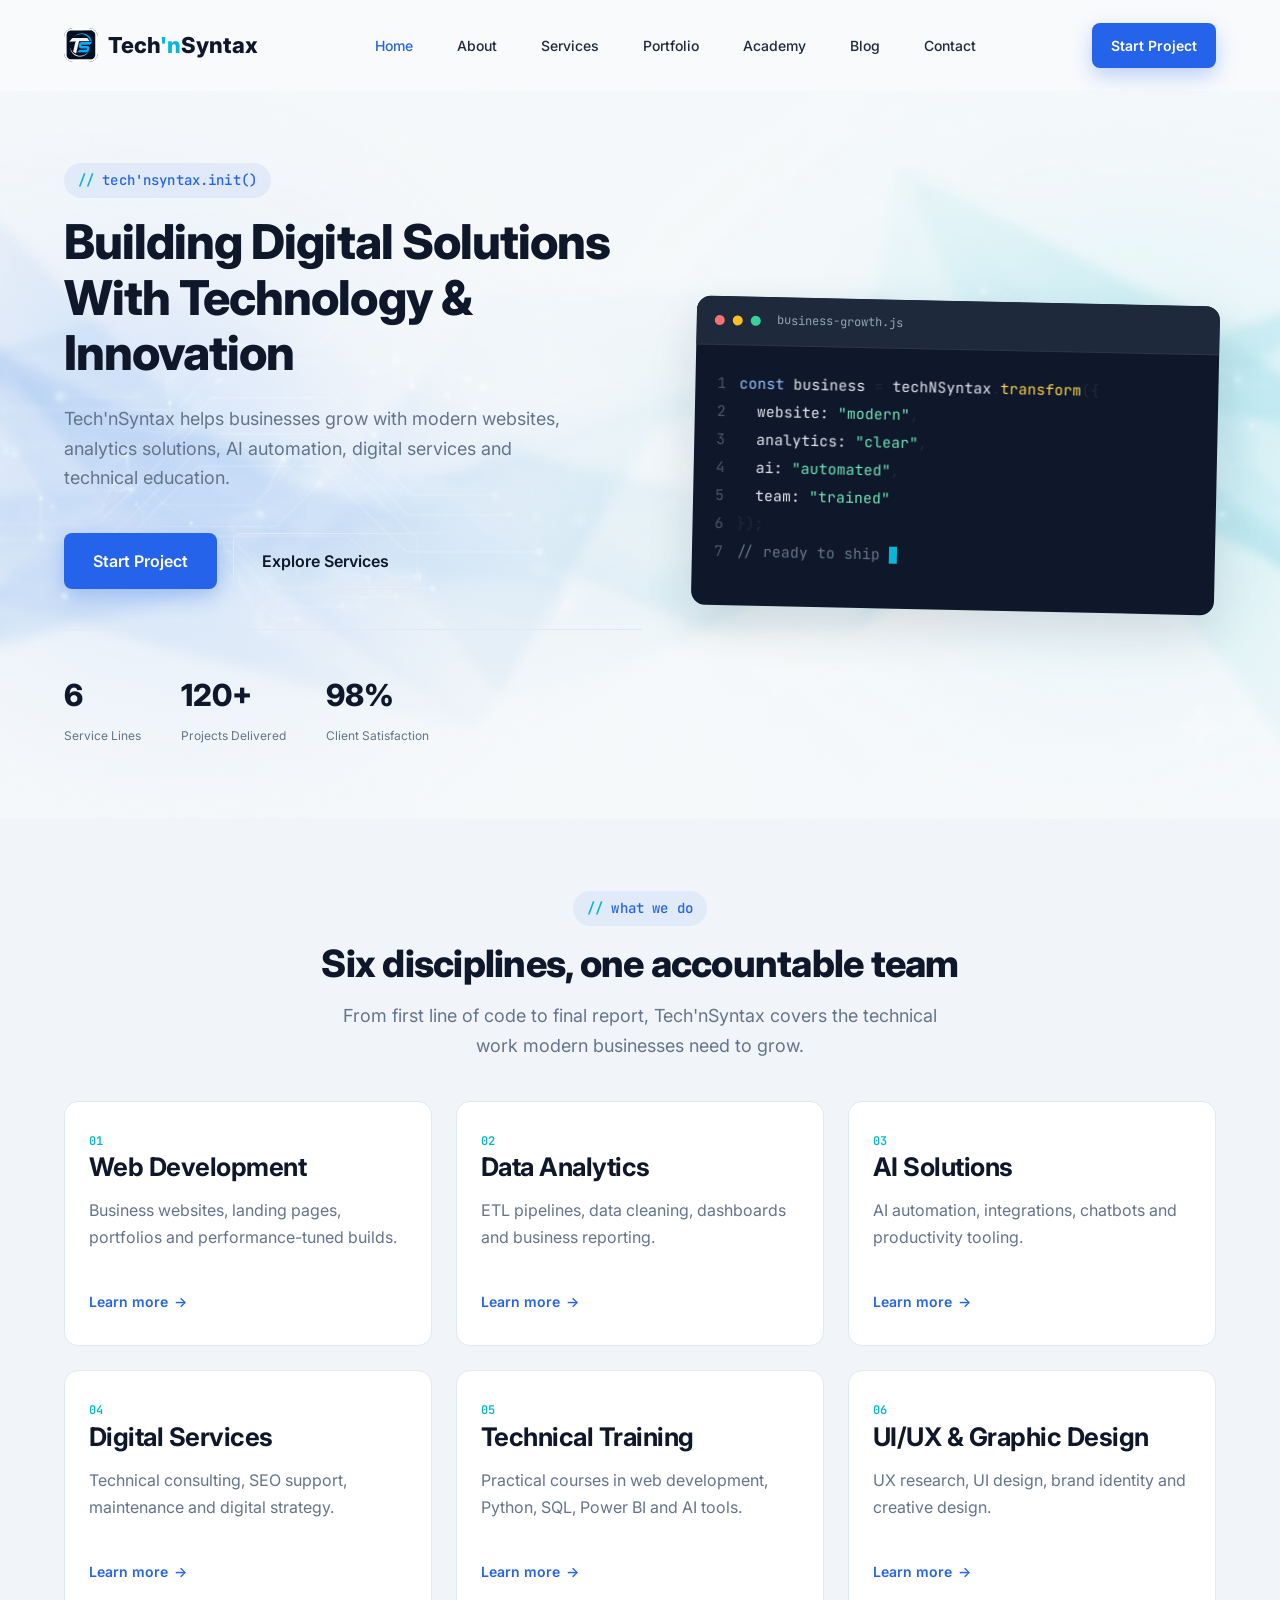
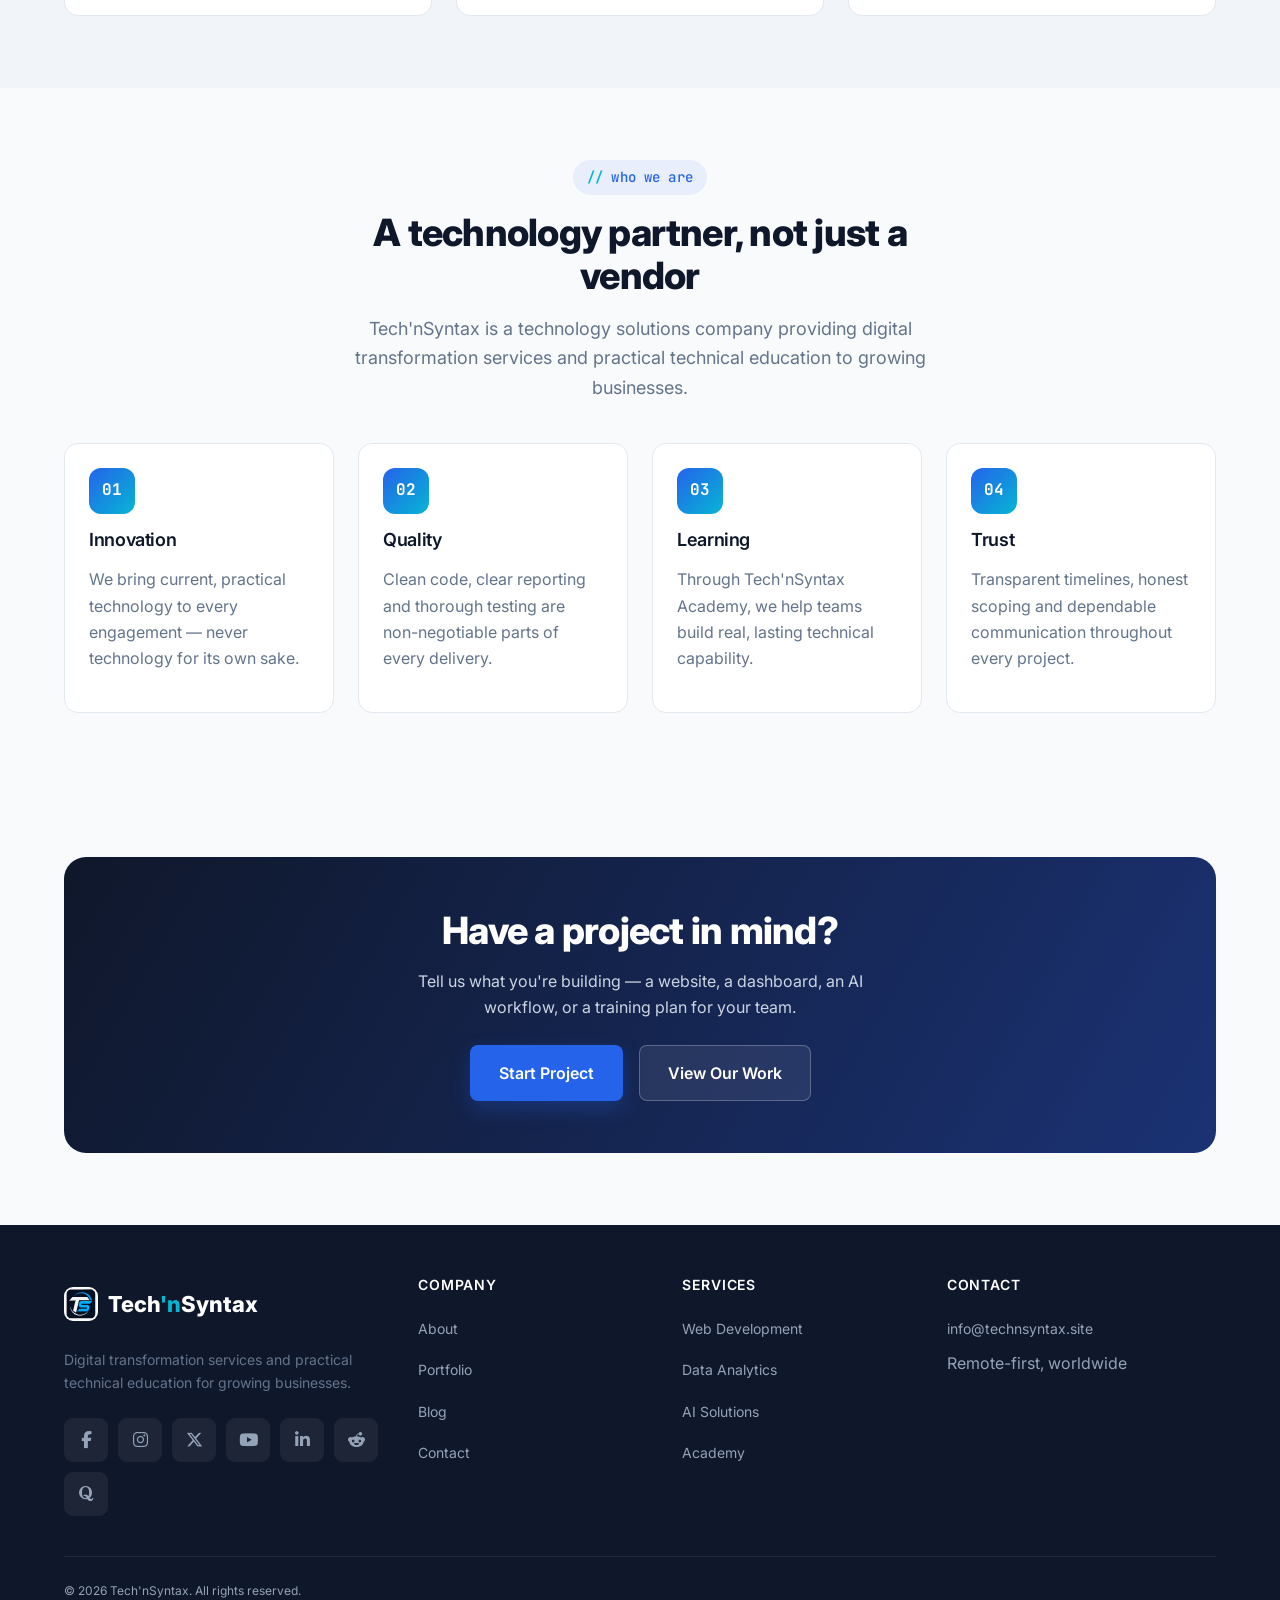
==== index.html @ 22f75ed9 "Add files via upload" ====
<!DOCTYPE html>
<html lang="en">
<head>
  <meta charset="UTF-8">
  <meta name="viewport" content="width=device-width, initial-scale=1.0">
  <title>Tech'nSyntax — Digital Solutions With Technology &amp; Innovation</title>
  <meta name="description" content="Tech'nSyntax helps businesses grow with modern websites, data analytics &amp; ETL, AI automation, digital services and technical education.">
  <meta name="robots" content="index, follow">
  <link rel="canonical" href="https://www.technsyntax.site/">
  <meta name="theme-color" content="#2563EB">

  <!-- Open Graph -->
  <meta property="og:type" content="website">
  <meta property="og:site_name" content="Tech'nSyntax">
  <meta property="og:locale" content="en_US">
  <meta property="og:title" content="Tech'nSyntax — Digital Solutions With Technology &amp; Innovation">
  <meta property="og:description" content="Modern websites, data analytics &amp; ETL, AI automation, digital services and technical education — all from one accountable technology partner.">
  <meta property="og:url" content="https://www.technsyntax.site/">
  <meta property="og:image" content="https://www.technsyntax.site/images/og/og-image.webp">
  <meta property="og:image:width" content="1200">
  <meta property="og:image:height" content="630">
  <meta property="og:image:alt" content="Tech'nSyntax — technology solutions and technical education">

  <!-- Twitter Card -->
  <meta name="twitter:card" content="summary_large_image">
  <meta name="twitter:title" content="Tech'nSyntax — Digital Solutions With Technology &amp; Innovation">
  <meta name="twitter:description" content="Modern websites, data analytics &amp; ETL, AI automation, digital services and technical education.">
  <meta name="twitter:image" content="https://www.technsyntax.site/images/og/og-image.webp">
  <meta name="twitter:image:alt" content="Tech'nSyntax — technology solutions and technical education">

  <link rel="icon" type="image/svg+xml" href="icons/favicon.svg">
  <link rel="preconnect" href="https://fonts.googleapis.com">
  <link rel="preconnect" href="https://fonts.gstatic.com" crossorigin>
  <link href="https://fonts.googleapis.com/css2?family=Inter:wght@300;400;500;600;700;800&family=JetBrains+Mono:wght@500;600;700&display=swap" rel="stylesheet">
  <link rel="stylesheet" href="css/main.css">
  <link rel="stylesheet" href="css/responsive.css">
  <link rel="stylesheet" href="css/animations.css">
  <link rel="stylesheet" href="https://cdnjs.cloudflare.com/ajax/libs/font-awesome/6.5.1/css/all.min.css" crossorigin="anonymous" referrerpolicy="no-referrer">

  <!-- Structured data: Organization + WebSite -->
  <script type="application/ld+json">
  {
    "@context": "https://schema.org",
    "@graph": [
      {
        "@type": "Organization",
        "@id": "https://www.technsyntax.site/#organization",
        "name": "Tech'nSyntax",
        "url": "https://www.technsyntax.site/",
        "logo": "https://www.technsyntax.site/icons/favicon.svg",
        "description": "Tech'nSyntax is a technology solutions company providing digital transformation services and practical technical education.",
        "email": "info@technsyntax.site",
        "sameAs": [
          "https://www.facebook.com/TheTechnSyntax",
          "https://www.instagram.com/TheTechnSyntax",
          "https://www.x.com/TheTechnSyntax",
          "https://www.youtube.com/@TheTechnSyntax",
          "https://www.linkedin.com/company/TechnSyntax",
          "https://www.reddit.com/r/TheTechnSyntax",
          "https://TheTechnSyntax.quora.com"
        ]
      },
      {
        "@type": "WebSite",
        "@id": "https://www.technsyntax.site/#website",
        "url": "https://www.technsyntax.site/",
        "name": "Tech'nSyntax",
        "alternateName": "TechnSyntax",
        "publisher": { "@id": "https://www.technsyntax.site/#organization" },
        "inLanguage": "en-US"
      }
    ]
  }
  </script>
</head>
<body>
  <a class="skip-link" href="#main">Skip to content</a>

  <!-- ===== Header ===== -->
  <header class="header">
    <nav class="nav container" aria-label="Primary navigation">
      <a href="index.html" class="logo">
        <img src="icons/favicon.svg" alt="" class="logo-mark" width="34" height="34">
        <span class="logo-text">Tech<span class="logo-dot">'n</span>Syntax</span>
      </a>

      <button class="hamburger" aria-label="Toggle menu" aria-expanded="false">
        <span></span><span></span><span></span>
      </button>

      <ul class="nav-links">
        <li><a href="index.html" class="is-active">Home</a></li>
        <li><a href="about.html">About</a></li>
        <li><a href="services.html">Services</a></li>
        <li><a href="portfolio.html">Portfolio</a></li>
        <li><a href="academy.html">Academy</a></li>
        <li><a href="blog.html">Blog</a></li>
        <li><a href="contact.html">Contact</a></li>
        <li class="nav-cta-mobile"><a href="contact.html" class="btn btn--primary btn--full">Start Project</a></li>
      </ul>

      <div class="nav-cta">
        <a href="contact.html" class="btn btn--primary btn--sm">Start Project</a>
      </div>
    </nav>
    <div class="nav-overlay"></div>
  </header>

  <main id="main">

    <!-- ===== Hero ===== -->
    <section class="hero">
      <div class="container">
        <div class="hero-copy">
          <span class="eyebrow">tech'nsyntax.init()</span>
          <h1>Building Digital Solutions With Technology &amp; Innovation</h1>
          <p class="lead">Tech'nSyntax helps businesses grow with modern websites, analytics solutions, AI automation, digital services and technical education.</p>
          <div class="hero-actions">
            <a href="contact.html" class="btn btn--primary">Start Project</a>
            <a href="services.html" class="btn btn--secondary">Explore Services</a>
          </div>
          <div class="hero-stats">
            <div class="hero-stat">
              <span class="num">6</span>
              <span class="label">Service Lines</span>
            </div>
            <div class="hero-stat">
              <span class="num">120+</span>
              <span class="label">Projects Delivered</span>
            </div>
            <div class="hero-stat">
              <span class="num">98%</span>
              <span class="label">Client Satisfaction</span>
            </div>
          </div>
        </div>

        <div class="hero-visual" style="position:relative;">
          <div class="code-panel js-code-typing">
            <div class="code-panel-header">
              <span class="code-dot code-dot--r"></span>
              <span class="code-dot code-dot--y"></span>
              <span class="code-dot code-dot--g"></span>
              <span class="code-panel-title">business-growth.js</span>
            </div>
            <div class="code-panel-body">
<span class="ln">1</span><span class="tok-keyword">const</span> <span class="tok-plain">business</span> = <span class="tok-plain">techNSyntax</span>.<span class="tok-function">transform</span>({<br>
<span class="ln">2</span>&nbsp;&nbsp;<span class="tok-plain">website:</span> <span class="tok-string">"modern"</span>,<br>
<span class="ln">3</span>&nbsp;&nbsp;<span class="tok-plain">analytics:</span> <span class="tok-string">"clear"</span>,<br>
<span class="ln">4</span>&nbsp;&nbsp;<span class="tok-plain">ai:</span> <span class="tok-string">"automated"</span>,<br>
<span class="ln">5</span>&nbsp;&nbsp;<span class="tok-plain">team:</span> <span class="tok-string">"trained"</span><br>
<span class="ln">6</span>});<br>
<span class="ln">7</span><span class="tok-comment">// ready to ship</span> <span class="code-cursor"></span>
            </div>
          </div>
        </div>
      </div>
    </section>

    <!-- ===== Services Overview ===== -->
    <section class="section section--alt" id="services-overview">
      <div class="container">
        <div class="section-head reveal">
          <span class="eyebrow">what we do</span>
          <h2>Six disciplines, one accountable team</h2>
          <p>From first line of code to final report, Tech'nSyntax covers the technical work modern businesses need to grow.</p>
        </div>

        <div class="grid grid--3">
          <article class="card service-card reveal">
            <span class="service-index">01</span>
            <h3>Web Development</h3>
            <p>Business websites, landing pages, portfolios and performance-tuned builds.</p>
            <a href="services.html#web-development" class="service-link">Learn more <span class="arrow">→</span></a>
          </article>
          <article class="card service-card reveal">
            <span class="service-index">02</span>
            <h3>Data Analytics</h3>
            <p>ETL pipelines, data cleaning, dashboards and business reporting.</p>
            <a href="services.html#data-analytics" class="service-link">Learn more <span class="arrow">→</span></a>
          </article>
          <article class="card service-card reveal">
            <span class="service-index">03</span>
            <h3>AI Solutions</h3>
            <p>AI automation, integrations, chatbots and productivity tooling.</p>
            <a href="services.html#ai-solutions" class="service-link">Learn more <span class="arrow">→</span></a>
          </article>
          <article class="card service-card reveal">
            <span class="service-index">04</span>
            <h3>Digital Services</h3>
            <p>Technical consulting, SEO support, maintenance and digital strategy.</p>
            <a href="services.html#digital-services" class="service-link">Learn more <span class="arrow">→</span></a>
          </article>
          <article class="card service-card reveal">
            <span class="service-index">05</span>
            <h3>Technical Training</h3>
            <p>Practical courses in web development, Python, SQL, Power BI and AI tools.</p>
            <a href="services.html#technical-training" class="service-link">Learn more <span class="arrow">→</span></a>
          </article>
          <article class="card service-card reveal">
            <span class="service-index">06</span>
            <h3>UI/UX &amp; Graphic Design</h3>
            <p>UX research, UI design, brand identity and creative design.</p>
            <a href="services.html#uiux-design" class="service-link">Learn more <span class="arrow">→</span></a>
          </article>
        </div>
      </div>
    </section>

    <!-- ===== About / Mission / Vision / Values ===== -->
    <section class="section" id="about">
      <div class="container">
        <div class="section-head reveal">
          <span class="eyebrow">who we are</span>
          <h2>A technology partner, not just a vendor</h2>
          <p>Tech'nSyntax is a technology solutions company providing digital transformation services and practical technical education to growing businesses.</p>
        </div>

        <div class="grid grid--4">
          <div class="card value-card reveal">
            <div class="value-icon">01</div>
            <h4>Innovation</h4>
            <p>We bring current, practical technology to every engagement — never technology for its own sake.</p>
          </div>
          <div class="card value-card reveal">
            <div class="value-icon">02</div>
            <h4>Quality</h4>
            <p>Clean code, clear reporting and thorough testing are non-negotiable parts of every delivery.</p>
          </div>
          <div class="card value-card reveal">
            <div class="value-icon">03</div>
            <h4>Learning</h4>
            <p>Through Tech'nSyntax Academy, we help teams build real, lasting technical capability.</p>
          </div>
          <div class="card value-card reveal">
            <div class="value-icon">04</div>
            <h4>Trust</h4>
            <p>Transparent timelines, honest scoping and dependable communication throughout every project.</p>
          </div>
        </div>
      </div>
    </section>

    <!-- ===== CTA ===== -->
    <section class="section">
      <div class="container">
        <div class="cta-band reveal">
          <h2>Have a project in mind?</h2>
          <p>Tell us what you're building — a website, a dashboard, an AI workflow, or a training plan for your team.</p>
          <div class="cta-actions">
            <a href="contact.html" class="btn btn--primary">Start Project</a>
            <a href="portfolio.html" class="btn btn--ghost-light">View Our Work</a>
          </div>
        </div>
      </div>
    </section>

  </main>

  <!-- ===== Footer ===== -->
  <footer class="footer">
    <div class="container">
      <div class="footer-grid">
        <div class="footer-col">
          <a href="index.html" class="logo">
            <img src="icons/favicon.svg" alt="" class="logo-mark" width="34" height="34">
            <span class="logo-text">Tech<span class="logo-dot">'n</span>Syntax</span>
          </a>
          <p class="footer-desc">Digital transformation services and practical technical education for growing businesses.</p>
          <div class="footer-social">
            <a href="https://www.facebook.com/TheTechnSyntax" aria-label="Facebook" target="_blank" rel="noopener"><i class="fa-brands fa-facebook-f" aria-hidden="true"></i></a>
            <a href="https://www.instagram.com/TheTechnSyntax" aria-label="Instagram" target="_blank" rel="noopener"><i class="fa-brands fa-instagram" aria-hidden="true"></i></a>
            <a href="https://www.x.com/TheTechnSyntax" aria-label="Twitter / X" target="_blank" rel="noopener"><i class="fa-brands fa-x-twitter" aria-hidden="true"></i></a>
            <a href="https://www.youtube.com/@TheTechnSyntax" aria-label="YouTube" target="_blank" rel="noopener"><i class="fa-brands fa-youtube" aria-hidden="true"></i></a>
            <a href="https://www.linkedin.com/company/TechnSyntax" aria-label="LinkedIn" target="_blank" rel="noopener"><i class="fa-brands fa-linkedin-in" aria-hidden="true"></i></a>
            <a href="https://www.reddit.com/r/TheTechnSyntax" aria-label="Reddit" target="_blank" rel="noopener"><i class="fa-brands fa-reddit-alien" aria-hidden="true"></i></a>
            <a href="https://TheTechnSyntax.quora.com" aria-label="Quora" target="_blank" rel="noopener"><i class="fa-brands fa-quora" aria-hidden="true"></i></a>
          </div>
        </div>
        <div class="footer-col">
          <h4>Company</h4>
          <ul>
            <li><a href="about.html">About</a></li>
            <li><a href="portfolio.html">Portfolio</a></li>
            <li><a href="blog.html">Blog</a></li>
            <li><a href="contact.html">Contact</a></li>
          </ul>
        </div>
        <div class="footer-col">
          <h4>Services</h4>
          <ul>
            <li><a href="services.html#web-development">Web Development</a></li>
            <li><a href="services.html#data-analytics">Data Analytics</a></li>
            <li><a href="services.html#ai-solutions">AI Solutions</a></li>
            <li><a href="academy.html">Academy</a></li>
          </ul>
        </div>
        <div class="footer-col">
          <h4>Contact</h4>
          <ul>
            <li><a href="mailto:info@technsyntax.site">info@technsyntax.site</a></li>
            <li><span>Remote-first, worldwide</span></li>
          </ul>
        </div>
      </div>
      <div class="footer-bottom">
        <span>© <span class="js-year">2026</span> Tech'nSyntax. All rights reserved.</span>
      </div>
    </div>
  </footer>

  <button class="scroll-top" aria-label="Scroll to top">↑</button>

  <script src="js/main.js"></script>
</body>
</html>
---- css/main.css ----
/* ==========================================================================
   Tech'nSyntax — Main Stylesheet
   Design system: tokens, base, layout, components
   ========================================================================== */

/* --- Design Tokens ------------------------------------------------------ */
:root {
  /* Brand colors (per brand guideline) */
  --color-primary: #2563EB;
  --color-primary-dark: #1D4ED8;
  --color-secondary: #06B6D4;
  --color-dark: #0F172A;
  --color-bg: #F8FAFC;
  --color-text: #1E293B;

  /* Supporting neutrals */
  --color-text-muted: #64748B;
  --color-border: #E2E8F0;
  --color-surface: #FFFFFF;
  --color-surface-alt: #F1F5F9;

  /* Syntax-highlight accent set (used sparingly, hero code panel + badges) */
  --syntax-keyword: #93C5FD;
  --syntax-string: #6EE7B7;
  --syntax-comment: #64748B;
  --syntax-function: #FCD34D;

  /* Typography */
  --font-display: 'Inter', -apple-system, BlinkMacSystemFont, 'Segoe UI', sans-serif;
  --font-body: 'Inter', -apple-system, BlinkMacSystemFont, 'Segoe UI', sans-serif;
  --font-mono: 'JetBrains Mono', 'SFMono-Regular', Consolas, 'Liberation Mono', monospace;

  /* Type scale — mobile-first base (smallest). Scaled up progressively
     for tablet (768px+) and desktop (1200px+) in responsive.css. */
  --fs-xs: 0.75rem;
  --fs-sm: 0.875rem;
  --fs-base: 1rem;
  --fs-md: 1.05rem;
  --fs-lg: 1.2rem;
  --fs-xl: 1.4rem;
  --fs-2xl: 1.6rem;
  --fs-3xl: 1.9rem;
  --fs-4xl: 2.3rem;

  /* Spacing — mobile-first base (tightest). Grows at larger breakpoints. */
  --space-xs: 0.5rem;
  --space-sm: 1rem;
  --space-md: 1.25rem;
  --space-lg: 2rem;
  --space-xl: 2.75rem;
  --space-2xl: 3.5rem;

  /* Layout */
  --max-width: 1200px;
  --radius-sm: 8px;
  --radius-md: 14px;
  --radius-lg: 22px;

  /* Shadows */
  --shadow-sm: 0 1px 2px rgba(15, 23, 42, 0.06);
  --shadow-md: 0 8px 24px rgba(15, 23, 42, 0.08);
  --shadow-lg: 0 20px 48px rgba(15, 23, 42, 0.12);

  /* Motion */
  --ease: cubic-bezier(0.4, 0, 0.2, 1);
  --duration: 0.3s;
}

/* --- Reset & Base --------------------------------------------------------*/
*, *::before, *::after { box-sizing: border-box; }

html {
  scroll-behavior: smooth;
  -webkit-text-size-adjust: 100%;
}

@media (prefers-reduced-motion: reduce) {
  html { scroll-behavior: auto; }
  *, *::before, *::after {
    animation-duration: 0.01ms !important;
    animation-iteration-count: 1 !important;
    transition-duration: 0.01ms !important;
  }
}

html, body {
  /* Deliberately NOT setting overflow-x:hidden here. It looks like a
     harmless safety net against stray horizontal scroll, but in most
     browsers position:sticky stops working on any descendant (like the
     header) the moment html/body has any overflow value other than
     visible — the header would just scroll away instead of sticking.
     The actual overflow bugs this used to paper over (a CSS Grid
     "blowout" in the hero, and a padding conflict on .nav/.page-header)
     are fixed at their source now, so this is safe to leave as the
     default. */
}

body {
  margin: 0;
  font-family: var(--font-body);
  font-weight: 400;
  font-size: var(--fs-base);
  line-height: 1.65;
  color: var(--color-text);
  background-color: var(--color-bg);
  -webkit-font-smoothing: antialiased;
}

img { max-width: 100%; display: block; }

a { color: inherit; text-decoration: none; }

ul, ol { list-style: none; margin: 0; padding: 0; }

button { font-family: inherit; cursor: pointer; }

h1, h2, h3, h4, h5, h6 {
  font-family: var(--font-display);
  font-weight: 700;
  line-height: 1.15;
  margin: 0 0 var(--space-sm);
  color: var(--color-dark);
  letter-spacing: -0.02em;
}

h1 { font-size: var(--fs-4xl); font-weight: 800; }
h2 { font-size: var(--fs-3xl); font-weight: 800; }
h3 { font-size: var(--fs-xl); font-weight: 700; }
h4 { font-size: var(--fs-md); font-weight: 600; }

p { margin: 0 0 var(--space-sm); color: var(--color-text-muted); }

/* Visible keyboard focus */
a:focus-visible,
button:focus-visible,
input:focus-visible,
textarea:focus-visible,
select:focus-visible {
  outline: 2px solid var(--color-primary);
  outline-offset: 3px;
  border-radius: 4px;
}

/* Skip link for accessibility */
.skip-link {
  position: absolute;
  left: -9999px;
  top: 0;
  background: var(--color-primary);
  color: #fff;
  padding: 10px 18px;
  z-index: 1000;
  border-radius: 0 0 8px 0;
}
.skip-link:focus { left: 0; }

/* --- Layout helpers ------------------------------------------------------*/
.container {
  max-width: var(--max-width);
  margin: 0 auto;
  padding: 0 var(--space-md);
}

.section { padding: var(--space-2xl) 0; }
.section--tight { padding: var(--space-xl) 0; }
.section--alt { background: var(--color-surface-alt); }
.section--dark {
  background: var(--color-dark);
  color: #CBD5E1;
}
.section--dark h2, .section--dark h3, .section--dark h4 { color: #fff; }

.grid { display: grid; gap: var(--space-md); }
/* Mobile-first base: single column. Enhanced to 2/3/4 columns at tablet
   and desktop breakpoints in responsive.css. */
.grid--2, .grid--3, .grid--4 { grid-template-columns: 1fr; }

/* --- Eyebrow / code-comment label (signature motif) -----------------------*/
.eyebrow {
  display: inline-flex;
  align-items: center;
  gap: 8px;
  font-family: var(--font-mono);
  font-size: var(--fs-sm);
  font-weight: 500;
  color: var(--color-primary);
  background: rgba(37, 99, 235, 0.08);
  padding: 6px 14px;
  border-radius: 100px;
  margin-bottom: var(--space-sm);
  letter-spacing: 0.01em;
}
.eyebrow::before { content: "//"; color: var(--color-secondary); font-weight: 600; }
.section--dark .eyebrow {
  background: rgba(6, 182, 212, 0.12);
  color: var(--syntax-string);
}

.section-head {
  max-width: 640px;
  margin: 0 auto var(--space-lg);
  text-align: center;
}
.section-head p { font-size: var(--fs-md); }

/* --- Buttons ---------------------------------------------------------- */
.btn {
  display: inline-flex;
  align-items: center;
  justify-content: center;
  gap: 8px;
  padding: 14px 28px;
  border-radius: var(--radius-sm);
  font-weight: 600;
  font-size: var(--fs-base);
  border: 1.5px solid transparent;
  transition: transform var(--duration) var(--ease), box-shadow var(--duration) var(--ease), background var(--duration) var(--ease), color var(--duration) var(--ease);
  text-align: center;
  /* Long labels (e.g. "Get a Recommendation") are allowed to wrap on
     narrow screens instead of forcing horizontal overflow. */
  white-space: normal;
}
.btn:hover { transform: translateY(-2px); }

.btn--primary {
  background: var(--color-primary);
  color: #fff;
  box-shadow: 0 8px 20px rgba(37, 99, 235, 0.28);
}
.btn--primary:hover { background: var(--color-primary-dark); box-shadow: 0 12px 28px rgba(37, 99, 235, 0.36); }

.btn--secondary {
  background: transparent;
  color: var(--color-dark);
  border-color: var(--color-border);
}
.btn--secondary:hover { border-color: var(--color-primary); color: var(--color-primary); }

.btn--ghost-light {
  background: rgba(255,255,255,0.08);
  color: #fff;
  border-color: rgba(255,255,255,0.25);
}
.btn--ghost-light:hover { background: rgba(255,255,255,0.16); }

.btn--sm { padding: 10px 18px; font-size: var(--fs-sm); }
.btn--full { width: 100%; }

/* --- Header / Navigation ------------------------------------------------ */
.header {
  position: sticky;
  top: 0;
  z-index: 500;
  /* No backdrop-filter here: it creates a new CSS containing block for
     any position:fixed descendant (including the mobile .nav-links
     off-canvas panel), which broke the panel's full-viewport sizing —
     it was being measured against this small header box instead of the
     actual viewport. A slightly-opaque background still gives a subtle
     glassy look without that side effect. */
  background: rgba(248, 250, 252, 0.92);
  border-bottom: 1px solid transparent;
  transition: border-color var(--duration) var(--ease), box-shadow var(--duration) var(--ease), background var(--duration) var(--ease);
}
.header.is-scrolled {
  border-bottom-color: var(--color-border);
  box-shadow: var(--shadow-sm);
}

.nav {
  display: flex;
  align-items: center;
  justify-content: space-between;
  /* Longhand (not shorthand "padding: 18px 0") — this element also
     carries the .container class for its horizontal padding. A
     shorthand here would reset padding-left/right to 0 and silently
     wipe out .container's padding, since both are single-class
     selectors and this rule comes later in the cascade. */
  padding-top: 18px;
  padding-bottom: 18px;
}

.logo {
  display: flex;
  align-items: center;
  gap: 10px;
  font-family: var(--font-display);
  font-weight: 800;
  font-size: var(--fs-lg);
  color: var(--color-dark);
  /* Vertical padding brings the clickable area to the 44px minimum
     recommended touch target size, not just the visible text height. */
  padding: 9px 0;
}
.logo .logo-mark {
  display: inline-flex;
  align-items: center;
  justify-content: center;
  width: 34px;
  height: 34px;
  border-radius: 9px;
  flex-shrink: 0;
}
.logo .logo-dot { color: var(--color-secondary); }

.nav-links {
  /* Mobile-first base: the nav lives in an off-canvas panel by default.
     Reset to a static horizontal row at the desktop nav breakpoint
     (960px+) in responsive.css. */
  position: fixed;
  top: 0;
  right: 0;
  /* Anchoring to top:0 AND bottom:0 (rather than setting an explicit
     height: 100vh/100dvh) lets the browser compute the panel's height
     directly from the actual visual viewport edges. This is more
     reliable than vh/dvh units, which can still misbehave or fail to
     recalculate correctly across different mobile browsers as the
     address bar shows/hides — leaving a gap at the bottom where page
     content shows through under the panel. Anchored edges can't do that:
     the box is defined as "from viewport top to viewport bottom",
     full stop. */
  bottom: 0;
  width: min(320px, 84vw);
  background: var(--color-surface);
  display: flex;
  flex-direction: column;
  align-items: flex-start;
  justify-content: flex-start;
  gap: var(--space-md);
  padding: 96px var(--space-md) var(--space-md);
  /* Belt-and-braces: if content is ever still taller than the available
     height (very short viewports, landscape phones), scroll within the
     panel instead of silently clipping the bottom items. */
  overflow-y: auto;
  -webkit-overflow-scrolling: touch;
  box-shadow: var(--shadow-lg);
  transform: translateX(100%);
  transition: transform var(--duration) var(--ease);
  z-index: 400;
}
.nav-links.is-open { transform: translateX(0); }
.nav-links a {
  font-size: var(--fs-md);
  width: 100%;
  font-weight: 500;
  color: var(--color-text);
  position: relative;
  /* Minimum 44px touch target (WCAG 2.5.5 / mobile platform guidance) —
     the default 6px vertical padding left links around 32px tall. */
  padding: 13px 4px;
  display: block;
  transition: color var(--duration) var(--ease);
}
.nav-links a::after {
  content: "";
  position: absolute;
  left: 0; right: 0; bottom: -2px;
  height: 2px;
  background: var(--color-primary);
  transform: scaleX(0);
  transform-origin: left;
  transition: transform var(--duration) var(--ease);
}
.nav-links a:hover { color: var(--color-primary); }
.nav-links a:hover::after,
.nav-links a.is-active::after { transform: scaleX(1); }
.nav-links a.is-active { color: var(--color-primary); }

/* Mobile-first base: no CTA button in the static header bar — it lives
   inside the mobile nav panel instead (.nav-cta-mobile). Swaps at the
   desktop nav breakpoint (960px+) in responsive.css. */
.nav-cta { display: none; align-items: center; gap: var(--space-sm); }
.nav-cta-mobile { display: flex; margin-top: var(--space-md); width: 100%; }

.nav-overlay {
  position: fixed;
  inset: 0;
  background: rgba(15, 23, 42, 0.4);
  opacity: 0;
  visibility: hidden;
  transition: opacity var(--duration) var(--ease), visibility var(--duration) var(--ease);
  z-index: 390;
}
.nav-overlay.is-open { opacity: 1; visibility: visible; }

.hamburger {
  /* Mobile-first base: visible. Hidden at the desktop nav breakpoint
     (960px+) in responsive.css. Explicit stacking context (position +
     z-index higher than .nav-links) so the button always stays on top
     and clickable — otherwise the open off-canvas panel can visually
     cover it, and a second tap meant to close the menu never reaches it. */
  display: flex;
  position: relative;
  z-index: 410;
  flex-direction: column;
  justify-content: center;
  align-items: center;
  gap: 5px;
  width: 44px;
  height: 44px;
  background: none;
  border: none;
  padding: 0;
}
.hamburger span {
  display: block;
  width: 22px;
  height: 2px;
  background: var(--color-dark);
  margin: 0 auto;
  transition: transform var(--duration) var(--ease), opacity var(--duration) var(--ease);
}
.hamburger[aria-expanded="true"] span:nth-child(1) { transform: translateY(7px) rotate(45deg); }
.hamburger[aria-expanded="true"] span:nth-child(2) { opacity: 0; }
.hamburger[aria-expanded="true"] span:nth-child(3) { transform: translateY(-7px) rotate(-45deg); }

/* --- Hero ----------------------------------------------------------------*/
.hero {
  padding: var(--space-2xl) 0;
  overflow: hidden;
  position: relative;
  background-image:
    linear-gradient(180deg, rgba(248,250,252,0.58), rgba(248,250,252,0.72)),
    url('../images/hero/hero-main.webp');
  background-size: cover;
  background-position: center;
  background-repeat: no-repeat;
}
/* Mobile-first base: single stacked column, centered text. Splits into
   a two-column layout at the desktop breakpoint (1200px+) in
   responsive.css. */
.hero .container {
  display: grid;
  grid-template-columns: 1fr;
  gap: var(--space-xl);
  align-items: center;
}
.hero-copy { text-align: center; min-width: 0; }
.hero-copy h1 { margin-bottom: var(--space-md); }
.hero-copy .lead { font-size: var(--fs-md); max-width: 46ch; margin-left: auto; margin-right: auto; }
/* Mobile-first base: stacked, full-width buttons. */
.hero-actions { display: flex; flex-direction: column; align-items: stretch; gap: var(--space-sm); margin-top: var(--space-lg); }
.hero-actions .btn { width: 100%; }

.hero-stats {
  display: flex;
  flex-wrap: wrap;
  justify-content: center;
  gap: var(--space-lg);
  margin-top: var(--space-lg);
  padding-top: var(--space-lg);
  border-top: 1px solid var(--color-border);
}
.hero-stat .num {
  font-family: var(--font-display);
  font-size: var(--fs-2xl);
  font-weight: 800;
  color: var(--color-dark);
  display: block;
}
.hero-stat .label { font-size: var(--fs-xs); color: var(--color-text-muted); }

/* Code editor panel — signature element. Mobile-first base: no rotation,
   centered, capped width so it reads clearly on small screens. Rotated
   and widened at the desktop breakpoint (1200px+) in responsive.css. */
.code-panel {
  background: var(--color-dark);
  border-radius: var(--radius-md);
  box-shadow: var(--shadow-lg);
  overflow: hidden;
  transform: none;
  max-width: 480px;
  min-width: 0;
  width: 100%;
  margin: 0 auto;
}
.code-panel-header {
  display: flex;
  align-items: center;
  gap: 8px;
  padding: 14px 18px;
  background: #1E293B;
  border-bottom: 1px solid rgba(255,255,255,0.06);
}
.code-dot { width: 10px; height: 10px; border-radius: 50%; }
.code-dot--r { background: #F87171; }
.code-dot--y { background: #FBBF24; }
.code-dot--g { background: #34D399; }
.code-panel-title {
  font-family: var(--font-mono);
  font-size: var(--fs-xs);
  color: #94A3B8;
  margin-left: 8px;
}
.code-panel-body {
  padding: 24px 22px 30px;
  font-family: var(--font-mono);
  font-size: 0.92rem;
  line-height: 1.9;
  min-height: 260px;
  /* Code lines never wrap mid-line (matches real editor behavior); if a
     line is too long for the viewport the panel scrolls horizontally
     within itself instead of overflowing the page layout. */
  white-space: nowrap;
  overflow-x: auto;
  -webkit-overflow-scrolling: touch;
}
.code-panel-body .ln { color: #475569; display: inline-block; width: 22px; user-select: none; }
.tok-comment { color: var(--syntax-comment); }
.tok-keyword { color: var(--syntax-keyword); }
.tok-string { color: var(--syntax-string); }
.tok-function { color: var(--syntax-function); }
.tok-plain { color: #E2E8F0; }
.code-cursor {
  display: inline-block;
  width: 8px;
  height: 1.1em;
  background: var(--color-secondary);
  vertical-align: text-bottom;
  animation: blink 1s step-end infinite;
}
@keyframes blink { 50% { opacity: 0; } }

/* Grid item — min-width:0 overrides the browser's default min-width:auto,
   which otherwise lets the code panel's unshrinkable (nowrap) content
   force this whole column wider than the viewport ("grid blowout"). */
.hero-visual { min-width: 0; }

.hero-visual-float {
  position: absolute;
  background: var(--color-surface);
  border-radius: var(--radius-sm);
  box-shadow: var(--shadow-md);
  padding: 12px 16px;
  font-size: var(--fs-xs);
  font-weight: 600;
  display: flex;
  align-items: center;
  gap: 8px;
}

/* --- Cards ---------------------------------------------------------------*/
.card {
  background: var(--color-surface);
  border: 1px solid var(--color-border);
  border-radius: var(--radius-md);
  padding: var(--space-md);
  transition: transform var(--duration) var(--ease), box-shadow var(--duration) var(--ease), border-color var(--duration) var(--ease);
}
.card:hover {
  transform: translateY(-4px);
  box-shadow: var(--shadow-md);
  border-color: rgba(37, 99, 235, 0.25);
}

.service-card .service-media {
  aspect-ratio: 16/10;
  border-radius: var(--radius-sm);
  overflow: hidden;
  background: var(--color-surface-alt);
  margin-bottom: var(--space-sm);
}
.service-card .service-media img { width: 100%; height: 100%; object-fit: cover; }
.service-card .service-index {
  font-family: var(--font-mono);
  font-size: var(--fs-xs);
  color: var(--color-secondary);
  font-weight: 600;
}
.service-card ul { margin-top: var(--space-xs); }
.service-card ul li {
  font-size: var(--fs-sm);
  color: var(--color-text-muted);
  padding: 4px 0 4px 20px;
  position: relative;
}
.service-card ul li::before {
  content: "";
  position: absolute;
  left: 0; top: 12px;
  width: 8px; height: 1.5px;
  background: var(--color-secondary);
}
.service-card .service-link {
  display: inline-flex;
  align-items: center;
  gap: 6px;
  margin-top: var(--space-sm);
  padding: 8px 0;
  font-size: var(--fs-sm);
  font-weight: 600;
  color: var(--color-primary);
}
.service-card .service-link .arrow { transition: transform var(--duration) var(--ease); }
.service-card:hover .service-link .arrow { transform: translateX(4px); }

/* Value / feature cards */
.value-card { text-align: left; }
.value-icon {
  width: 46px; height: 46px;
  border-radius: 12px;
  background: linear-gradient(135deg, var(--color-primary), var(--color-secondary));
  display: flex; align-items: center; justify-content: center;
  color: #fff;
  margin-bottom: var(--space-sm);
  font-family: var(--font-mono);
  font-weight: 700;
}

/* Portfolio */
.portfolio-card { padding: 0; overflow: hidden; }
.portfolio-media { aspect-ratio: 4/3; background: var(--color-surface-alt); overflow: hidden; }
.portfolio-media img { width: 100%; height: 100%; object-fit: cover; }
.portfolio-body { padding: var(--space-md); }
.tag-list { display: flex; gap: 8px; flex-wrap: wrap; margin: 10px 0 0; }
.tag {
  font-family: var(--font-mono);
  font-size: 0.72rem;
  padding: 4px 10px;
  border-radius: 100px;
  background: var(--color-surface-alt);
  color: var(--color-text-muted);
  border: 1px solid var(--color-border);
}

/* Blog */
.blog-card { padding: 0; overflow: hidden; }
.blog-media { aspect-ratio: 16/9; background: var(--color-surface-alt); overflow: hidden; }
.blog-media img { width: 100%; height: 100%; object-fit: cover; }
.blog-body { padding: var(--space-md); }
.blog-cat {
  font-family: var(--font-mono);
  font-size: var(--fs-xs);
  color: var(--color-primary);
  font-weight: 600;
}
.blog-meta {
  display: flex;
  gap: var(--space-sm);
  font-size: var(--fs-xs);
  color: var(--color-text-muted);
  margin-top: var(--space-sm);
}

/* --- CTA band --------------------------------------------------------- */
.cta-band {
  background: linear-gradient(120deg, var(--color-dark), #1E3A8A 65%, var(--color-primary));
  border-radius: var(--radius-lg);
  /* Mobile-first base: tighter padding. Grows at tablet+ in responsive.css. */
  padding: var(--space-lg) var(--space-md);
  text-align: center;
  color: #fff;
  position: relative;
  overflow: hidden;
}
.cta-band h2 { color: #fff; }
.cta-band p { color: #CBD5E1; max-width: 50ch; margin-left: auto; margin-right: auto; }
.cta-actions {
  display: flex;
  /* Mobile-first base: stacked, full-width buttons. Row at tablet+. */
  flex-direction: column;
  align-items: stretch;
  gap: var(--space-sm);
  margin-top: var(--space-md);
}
.cta-actions .btn { width: 100%; }

/* --- Footer ------------------------------------------------------------- */
.footer {
  background: var(--color-dark);
  color: #94A3B8;
  padding: var(--space-xl) 0 var(--space-md);
}
.footer-grid {
  display: grid;
  /* Mobile-first base: single column. Enhanced to 2 then 4 columns at
     tablet and desktop breakpoints in responsive.css. */
  grid-template-columns: 1fr;
  gap: var(--space-lg);
  padding-bottom: var(--space-lg);
  border-bottom: 1px solid rgba(255,255,255,0.08);
}
.footer .logo { color: #fff; }
.footer-desc { font-size: var(--fs-sm); max-width: 32ch; margin-top: var(--space-sm); }
.footer-social {
  display: flex;
  /* 7 icons at 44px each won't fit in one row on a narrow mobile footer
     column — wrap instead of overflowing. */
  flex-wrap: wrap;
  gap: 10px;
  margin-top: var(--space-md);
}
.footer-social a {
  width: 44px; height: 44px;
  border-radius: 9px;
  background: rgba(255,255,255,0.06);
  display: flex; align-items: center; justify-content: center;
  font-size: 17px;
  transition: background var(--duration) var(--ease), color var(--duration) var(--ease);
}
.footer-social a i {
  /* Icon fonts inherit the page's line-height (1.65) by default, which
     gives the <i> element a box noticeably taller than the glyph itself
     — the flex parent centers that oversized box, not the visible glyph,
     so the icon can look visually off-center even though the CSS
     centering is technically correct. Collapsing to line-height:1 makes
     the element's box hug the glyph tightly for accurate centering. */
  line-height: 1;
  display: block;
}
.footer-social a:hover { background: var(--color-primary); color: #fff; }
.footer-col h4 { color: #fff; font-size: var(--fs-sm); text-transform: uppercase; letter-spacing: 0.06em; margin-bottom: var(--space-sm); }
.footer-col ul li { margin-bottom: 2px; }
/* Scoped to .footer-col ul a (not the broader .footer-col a) so this
   rule only targets the actual link lists (About/Portfolio/Blog/...).
   The wider selector previously also matched the brand .logo link,
   which sits directly in the first .footer-col outside any <ul> — its
   higher specificity (.footer-col a = 2 classes) was silently
   overriding .logo's own "display: flex", breaking the icon/text
   flex alignment. */
.footer-col ul a {
  font-size: var(--fs-sm);
  display: inline-block;
  padding: 8px 0;
  transition: color var(--duration) var(--ease);
}
.footer-col ul a:hover { color: #fff; }
.footer-bottom {
  display: flex;
  /* Mobile-first base: stacked. Row layout at tablet+ in responsive.css. */
  flex-direction: column;
  align-items: flex-start;
  gap: 10px;
  padding-top: var(--space-md);
  font-size: var(--fs-xs);
}

/* --- Scroll to top -------------------------------------------------------*/
.scroll-top {
  position: fixed;
  right: 24px;
  bottom: 24px;
  width: 46px;
  height: 46px;
  border-radius: 50%;
  background: var(--color-primary);
  color: #fff;
  border: none;
  display: flex;
  align-items: center;
  justify-content: center;
  font-size: 18px;
  box-shadow: var(--shadow-md);
  opacity: 0;
  visibility: hidden;
  transform: translateY(10px);
  transition: opacity var(--duration) var(--ease), transform var(--duration) var(--ease), visibility var(--duration) var(--ease);
  z-index: 400;
}
.scroll-top.is-visible { opacity: 1; visibility: visible; transform: translateY(0); }

/* Hidden while the mobile nav panel is open so the two floating controls
   never visually collide or compete for the same tap area. */
.scroll-top.is-hidden-by-menu { opacity: 0 !important; visibility: hidden !important; pointer-events: none; }

/* --- Page header (interior pages) -----------------------------------------*/
.page-header {
  /* Longhand — this element also carries the .container class for its
     horizontal padding; see the .nav rule above for why shorthand
     padding here would silently override it. */
  padding-top: var(--space-xl);
  padding-bottom: var(--space-lg);
  text-align: center;
}
.page-header .eyebrow { display: inline-flex; }
.breadcrumb {
  font-family: var(--font-mono);
  font-size: var(--fs-xs);
  color: var(--color-text-muted);
  margin-bottom: var(--space-sm);
}
.breadcrumb a { color: var(--color-primary); display: inline-block; padding: 8px 0; }

/* --- Forms ---------------------------------------------------------------*/
.form-group { margin-bottom: var(--space-md); }
.form-group label {
  display: block;
  font-size: var(--fs-sm);
  font-weight: 600;
  margin-bottom: 6px;
  color: var(--color-dark);
}
.form-group .required { color: var(--color-primary); }
.form-group input,
.form-group select,
.form-group textarea {
  width: 100%;
  padding: 12px 14px;
  border: 1.5px solid var(--color-border);
  border-radius: var(--radius-sm);
  font-family: var(--font-body);
  font-size: var(--fs-base);
  background: var(--color-surface);
  color: var(--color-text);
  transition: border-color var(--duration) var(--ease), box-shadow var(--duration) var(--ease);
}
.form-group input:focus,
.form-group select:focus,
.form-group textarea:focus {
  border-color: var(--color-primary);
  box-shadow: 0 0 0 4px rgba(37, 99, 235, 0.12);
  outline: none;
}
.form-group textarea { resize: vertical; min-height: 130px; }
.form-error {
  display: none;
  font-size: var(--fs-xs);
  color: #DC2626;
  margin-top: 6px;
  font-family: var(--font-mono);
}
.form-group.has-error input,
.form-group.has-error select,
.form-group.has-error textarea { border-color: #DC2626; }
.form-group.has-error .form-error { display: block; }
.form-success {
  display: none;
  background: rgba(6, 182, 212, 0.1);
  border: 1px solid var(--color-secondary);
  color: #0E7490;
  padding: var(--space-sm) var(--space-md);
  border-radius: var(--radius-sm);
  margin-bottom: var(--space-md);
  font-size: var(--fs-sm);
}
.form-success.is-visible { display: block; }

.contact-info-item {
  display: flex;
  gap: 14px;
  align-items: flex-start;
  padding: var(--space-sm) 0;
  border-bottom: 1px solid var(--color-border);
}
.contact-info-item:last-child { border-bottom: none; }
.contact-info-icon {
  width: 40px; height: 40px;
  border-radius: 10px;
  background: rgba(37, 99, 235, 0.08);
  color: var(--color-primary);
  display: flex; align-items: center; justify-content: center;
  flex-shrink: 0;
  font-family: var(--font-mono);
  font-weight: 700;
}

/* --- Image placeholder fallback ------------------------------------------
   All /images/*.webp files ship as empty placeholder files (per project
   spec — no images were generated). Rather than showing the browser's
   broken-image icon, main.js detects the load failure and applies this
   class to the image's container so a clean, on-brand placeholder shows
   instead. Swap in real images at the same filenames and this never
   triggers. --------------------------------------------------------------*/
.img-placeholder {
  position: relative;
  display: flex;
  align-items: center;
  justify-content: center;
  text-align: center;
}
.img-placeholder::before {
  content: "◇";
  display: block;
  font-size: 1.4rem;
  color: var(--color-border);
  position: absolute;
  top: 50%;
  left: 50%;
  transform: translate(-50%, calc(-50% - 14px));
}
.img-placeholder::after {
  content: attr(data-img-label);
  font-family: var(--font-mono);
  font-size: var(--fs-xs);
  color: var(--color-text-muted);
  padding: 0 var(--space-sm);
  position: absolute;
  top: 50%;
  left: 50%;
  transform: translate(-50%, calc(-50% + 10px));
  white-space: nowrap;
  overflow: hidden;
  text-overflow: ellipsis;
  max-width: 90%;
}

/* --- Scroll reveal base (JS toggles .is-in-view) -----------------------*/
.reveal { opacity: 0; transform: translateY(24px); transition: opacity 0.7s var(--ease), transform 0.7s var(--ease); }
.reveal.is-in-view { opacity: 1; transform: translateY(0); }

/* --- Misc utility ----------------------------------------------------- */
.text-center { text-align: center; }
.mt-lg { margin-top: var(--space-lg); }
.mb-0 { margin-bottom: 0; }
.divider { height: 1px; background: var(--color-border); border: none; margin: var(--space-lg) 0; }

/* --- Contact page: custom AI chat (replaces contact form) -------------- */
.ai-chat {
  display: flex;
  flex-direction: column;
  width: 100%;
  min-width: 0;
  box-sizing: border-box;
  height: 480px;
  max-height: 70vh;
  border: 1px solid var(--color-border);
  border-radius: var(--radius-md, 12px);
  overflow: hidden;
  background: var(--color-bg-alt, #f7f8fa);
}
.ai-chat-messages {
  flex: 1;
  min-height: 0;
  min-width: 0;
  overflow-y: auto;
  -webkit-overflow-scrolling: touch;
  padding: var(--space-md, 16px);
  display: flex;
  flex-direction: column;
  gap: 10px;
}
.ai-chat-bubble {
  max-width: 85%;
  padding: 10px 14px;
  border-radius: 16px;
  line-height: 1.45;
  font-size: 0.95rem;
  word-wrap: break-word;
  overflow-wrap: anywhere;
  white-space: pre-wrap;
}
.ai-chat-bubble--agent {
  align-self: flex-start;
  background: #fff;
  border: 1px solid var(--color-border);
  border-bottom-left-radius: 4px;
  color: var(--color-text, #1a1a2e);
}
.ai-chat-bubble--user {
  align-self: flex-end;
  background: var(--color-primary);
  color: #fff;
  border-bottom-right-radius: 4px;
}
.ai-chat-typing {
  display: flex;
  align-items: center;
  gap: 4px;
  padding: 12px 14px;
}
.ai-chat-typing span {
  width: 6px;
  height: 6px;
  border-radius: 50%;
  background: var(--color-text-muted, #9aa0ab);
  animation: ai-chat-typing-bounce 1.2s infinite ease-in-out;
}
.ai-chat-typing span:nth-child(2) { animation-delay: 0.15s; }
.ai-chat-typing span:nth-child(3) { animation-delay: 0.3s; }
@keyframes ai-chat-typing-bounce {
  0%, 60%, 100% { transform: translateY(0); opacity: 0.5; }
  30% { transform: translateY(-4px); opacity: 1; }
}
.ai-chat-status {
  min-height: 18px;
  padding: 0 var(--space-md, 16px);
  font-size: 0.8rem;
  color: var(--color-text-muted, #9aa0ab);
}
.ai-chat-status.is-error { color: #d9534f; }
.ai-chat-form {
  display: flex;
  gap: 8px;
  min-width: 0;
  padding: var(--space-sm, 10px) var(--space-md, 16px) var(--space-md, 16px);
  border-top: 1px solid var(--color-border);
  background: #fff;
}
.ai-chat-input {
  flex: 1;
  min-width: 0;
  padding: 10px 14px;
  border: 1px solid var(--color-border);
  border-radius: 22px;
  font-size: 0.95rem;
  outline: none;
}
.ai-chat-input:focus { border-color: var(--color-primary); }
.ai-chat-send {
  width: 44px;
  height: 44px;
  padding: 0;
  border-radius: 50%;
  display: flex;
  align-items: center;
  justify-content: center;
  font-size: 1.1rem;
  flex-shrink: 0;
}
.ai-chat-send:disabled { opacity: 0.5; cursor: not-allowed; }

/* WhatsApp icon sized to match the other contact-info-icon glyphs */
.contact-info-icon .fa-whatsapp { font-size: 1.1rem; }
---- css/responsive.css ----
/* ==========================================================================
   Tech'nSyntax — Responsive Stylesheet (Mobile-First)
   Base styles in main.css target the smallest phones (320px). Everything
   below progressively ENHANCES the layout as more viewport width becomes
   available, using min-width queries only — nothing here is ever
   "collapsed down" for mobile, because mobile already is the foundation.

   Breakpoints:
     (base)   0px+     Mobile   — single column, off-canvas nav
     --sm     540px+   Large phone — minor type/spacing bump
     --md     768px+   Tablet   — 2-column grids, row-based controls
     --nav    960px+   Desktop nav — horizontal nav replaces hamburger
     --lg     1200px+  Desktop  — full multi-column layouts, hero split
   ========================================================================== */

/* ==========================================================================
   540px+  — Large phone: a little breathing room before tablet
   ========================================================================== */
@media (min-width: 540px) {
  .hero-actions {
    flex-direction: row;
    flex-wrap: wrap;
    justify-content: center;
  }
  .hero-actions .btn { width: auto; }

  .cta-actions {
    flex-direction: row;
    flex-wrap: wrap;
    justify-content: center;
  }
  .cta-actions .btn { width: auto; }
}

/* ==========================================================================
   768px+  — Tablet: two-column grids, larger type, row-based footer bottom
   ========================================================================== */
@media (min-width: 768px) {
  :root {
    --fs-md: 1.125rem;
    --fs-lg: 1.375rem;
    --fs-xl: 1.6rem;
    --fs-2xl: 1.9rem;
    --fs-3xl: 2.35rem;
    --fs-4xl: 3rem;
    --space-md: 1.5rem;
    --space-lg: 2.5rem;
    --space-xl: 3.25rem;
    --space-2xl: 4.5rem;
  }

  .grid--2, .grid--3, .grid--4 { grid-template-columns: repeat(2, 1fr); }

  .footer-grid { grid-template-columns: 1fr 1fr; }
  .footer-bottom { flex-direction: row; justify-content: space-between; align-items: center; }

  .cta-band { padding: var(--space-xl); }

  .scroll-top { right: 24px; bottom: 24px; width: 46px; height: 46px; }
}

/* ==========================================================================
   960px+  — Desktop navigation: swap the off-canvas mobile menu for a
   standard horizontal nav bar. A dedicated breakpoint because the nav
   needs meaningfully more width than the general tablet layout does.
   ========================================================================== */
@media (min-width: 960px) {
  .hamburger { display: none; }

  .nav-links {
    position: static;
    height: auto;
    width: auto;
    flex-direction: row;
    align-items: center;
    gap: var(--space-lg);
    padding: 0;
    background: transparent;
    box-shadow: none;
    transform: none;
    transition: none;
  }
  .nav-links a {
    width: auto;
    font-size: var(--fs-sm);
    padding: 6px 2px;
  }

  .nav-cta { display: flex; }
  .nav-cta-mobile { display: none; }

  .nav-overlay { display: none; }
}

/* ==========================================================================
   1200px+  — Desktop: hero splits into two columns, full multi-column
   grids, footer expands to four columns, code panel gets its signature
   rotation.
   ========================================================================== */
@media (min-width: 1200px) {
  .hero .container { grid-template-columns: 1.05fr 0.95fr; }
  .hero-copy { text-align: left; }
  .hero-copy .lead { margin-left: 0; margin-right: 0; }
  .hero-actions, .cta-actions { justify-content: flex-start; }
  .cta-actions { justify-content: center; }
  .hero-stats { justify-content: flex-start; }

  .code-panel { transform: rotate(1.2deg); max-width: none; margin: 0; }

  .grid--3 { grid-template-columns: repeat(3, 1fr); }
  .grid--4 { grid-template-columns: repeat(4, 1fr); }

  .footer-grid { grid-template-columns: 1.4fr 1fr 1fr 1.2fr; }
}
---- css/animations.css ----
/* ==========================================================================
   Tech'nSyntax — Animations
   ========================================================================== */

@keyframes fadeInUp {
  from { opacity: 0; transform: translateY(24px); }
  to { opacity: 1; transform: translateY(0); }
}

@keyframes fadeIn {
  from { opacity: 0; }
  to { opacity: 1; }
}

@keyframes floatY {
  0%, 100% { transform: translateY(0); }
  50% { transform: translateY(-10px); }
}

@keyframes gradientShift {
  0% { background-position: 0% 50%; }
  50% { background-position: 100% 50%; }
  100% { background-position: 0% 50%; }
}

/* Hero load-in sequence */
.hero-copy .eyebrow { animation: fadeInUp 0.6s var(--ease) both; }
.hero-copy h1 { animation: fadeInUp 0.6s var(--ease) 0.08s both; }
.hero-copy .lead { animation: fadeInUp 0.6s var(--ease) 0.16s both; }
.hero-copy .hero-actions { animation: fadeInUp 0.6s var(--ease) 0.24s both; }
.hero-copy .hero-stats { animation: fadeInUp 0.6s var(--ease) 0.32s both; }
.hero-visual { animation: fadeIn 0.8s var(--ease) 0.2s both; }

.hero-visual-float--1 { animation: floatY 5s ease-in-out infinite; }
.hero-visual-float--2 { animation: floatY 6s ease-in-out infinite 0.5s; }

.cta-band { background-size: 200% 200%; animation: gradientShift 12s ease infinite; }

@media (prefers-reduced-motion: reduce) {
  .hero-copy .eyebrow,
  .hero-copy h1,
  .hero-copy .lead,
  .hero-copy .hero-actions,
  .hero-copy .hero-stats,
  .hero-visual,
  .hero-visual-float--1,
  .hero-visual-float--2,
  .cta-band {
    animation: none !important;
  }
}
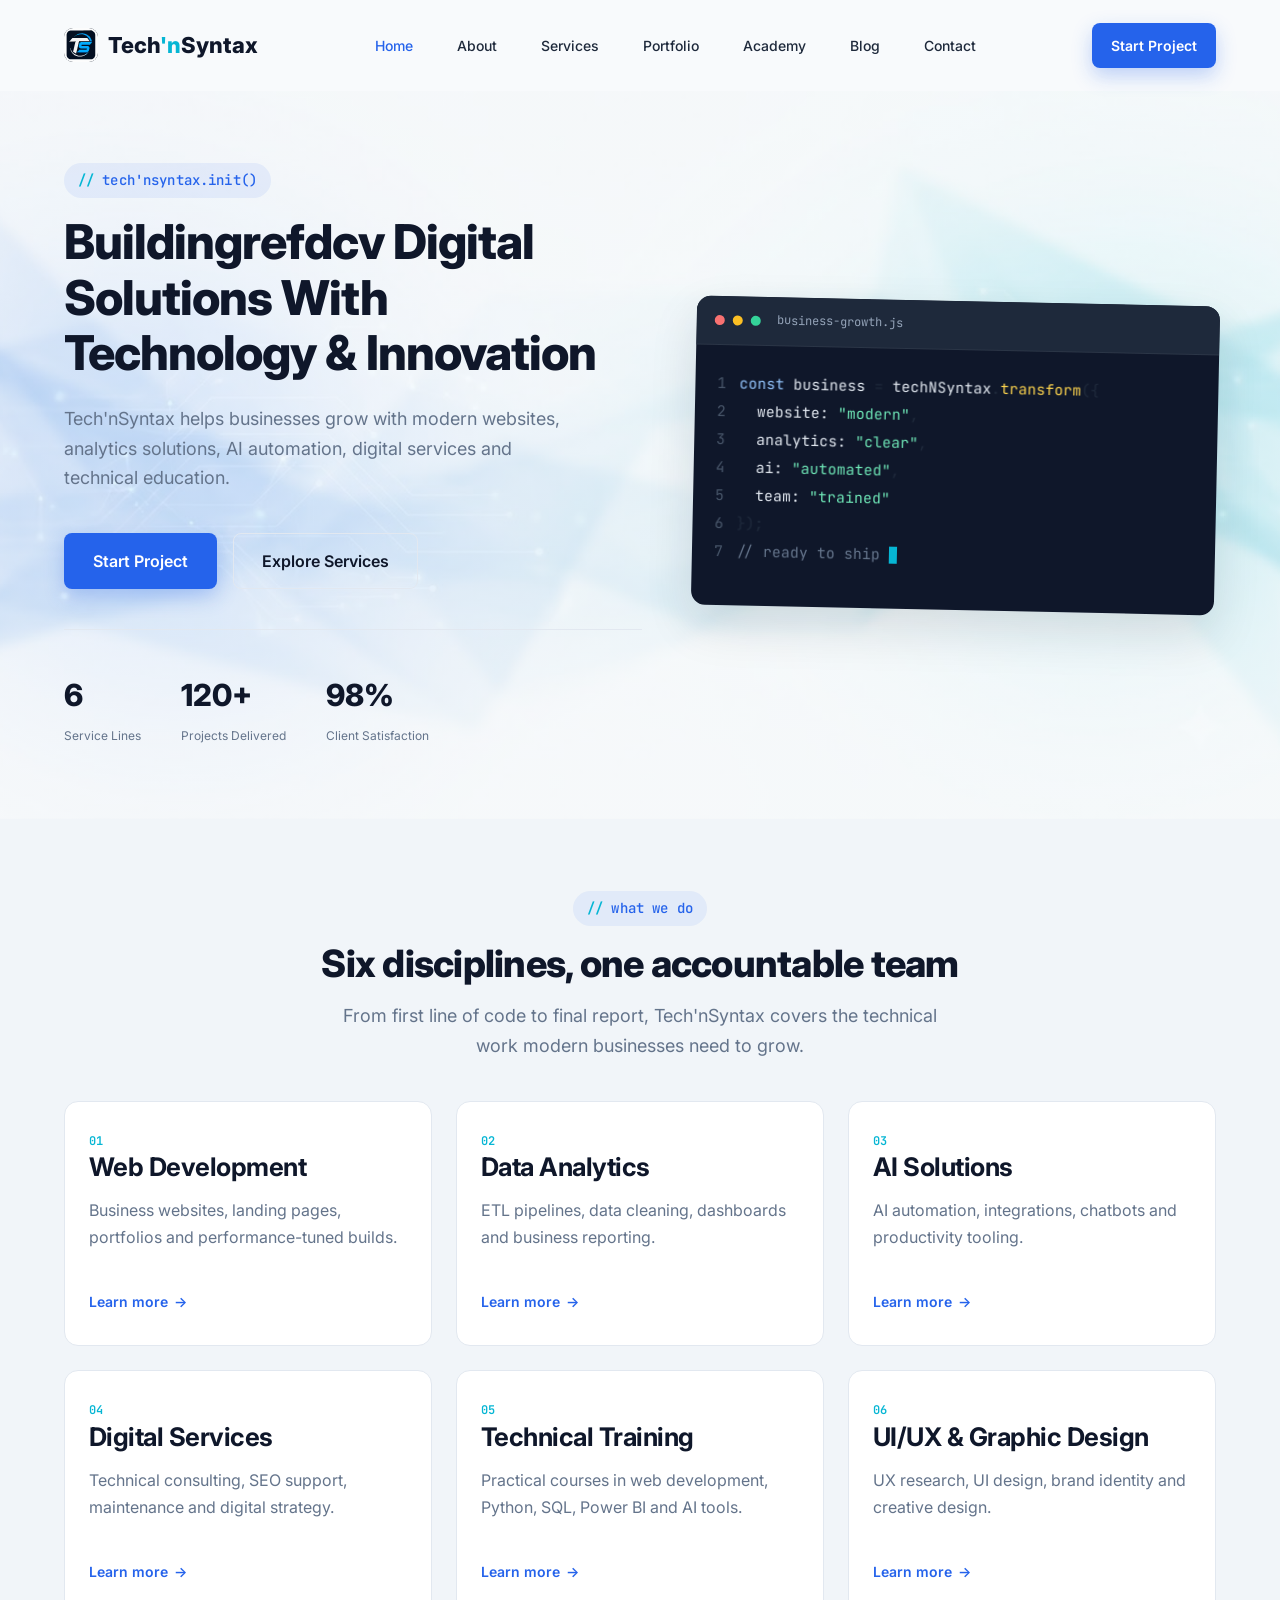
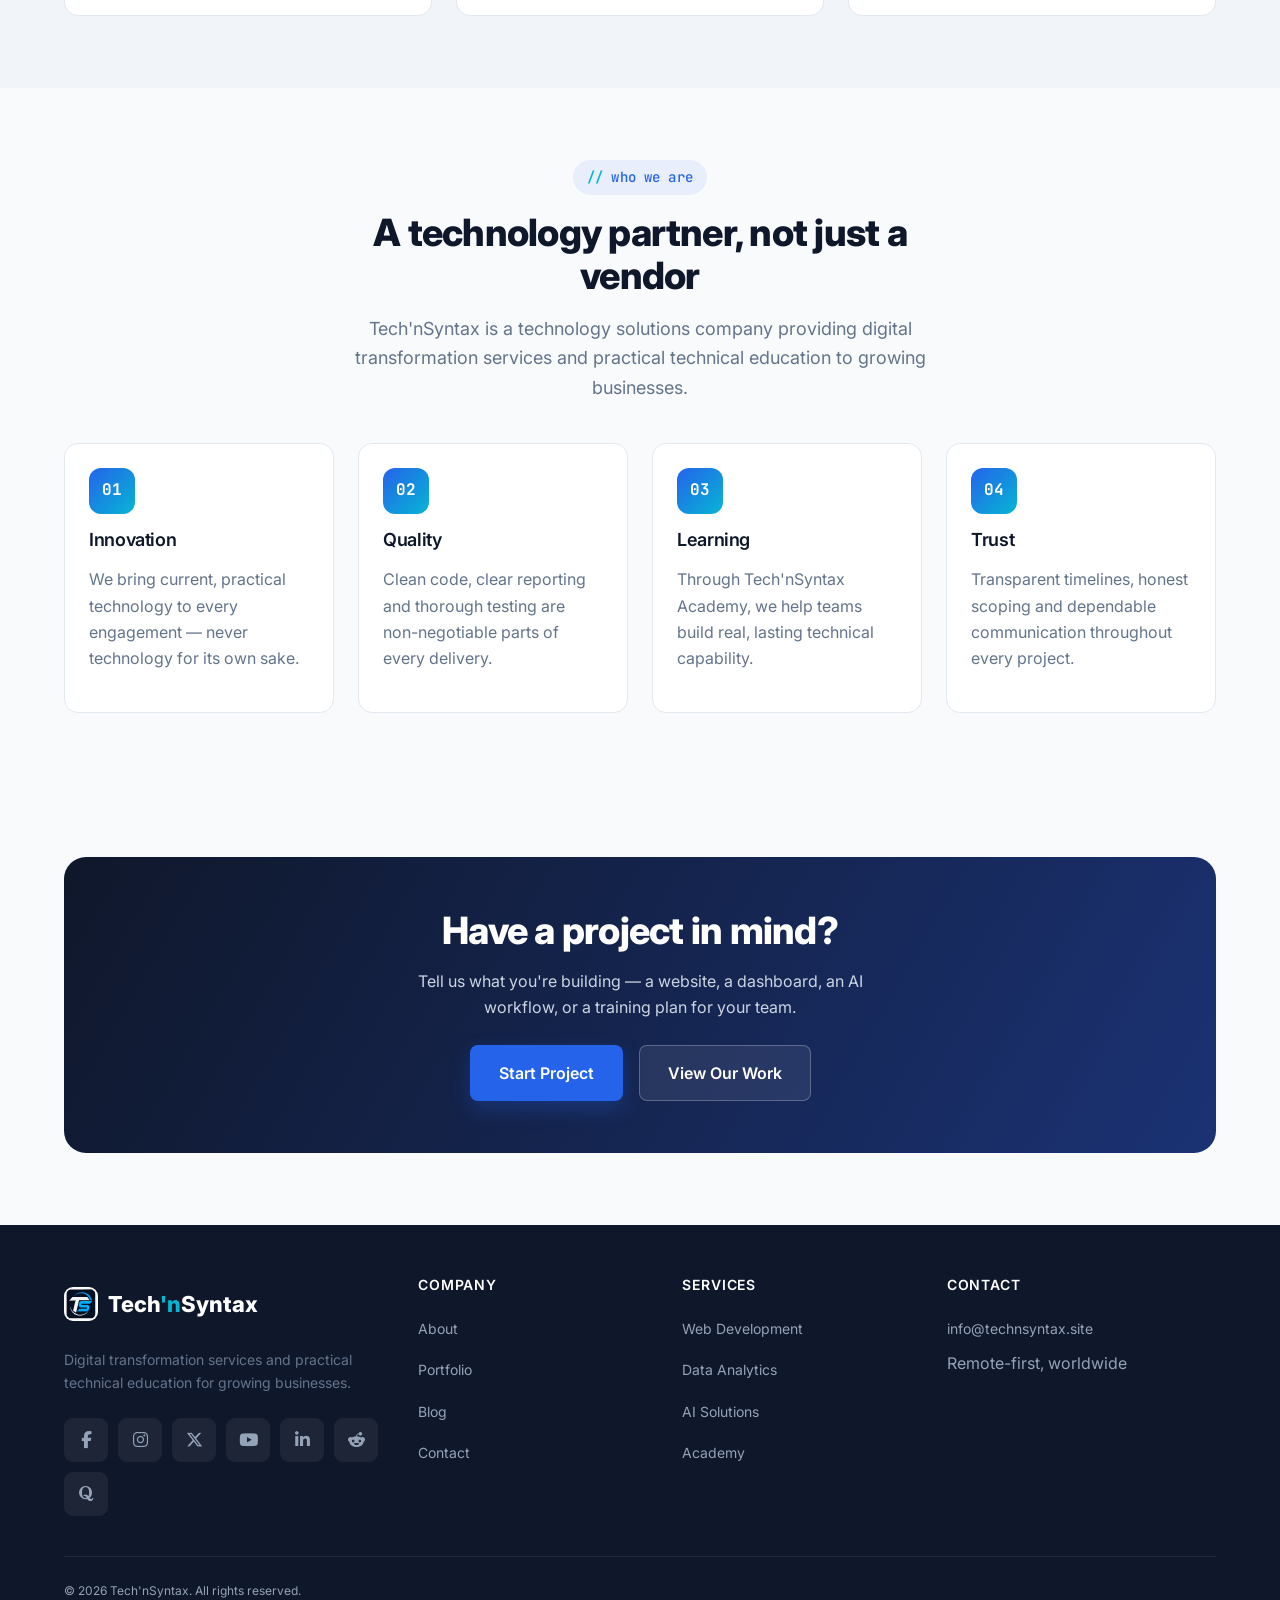
==== commit e1ad89ec: "Update index.html" ====
--- a/index.html
+++ b/index.html
@@ -96,7 +96,7 @@
         <li><a href="academy.html">Academy</a></li>
         <li><a href="blog.html">Blog</a></li>
         <li><a href="contact.html">Contact</a></li>
-        <li class="nav-cta-mobile"><a href="contact.html" class="btn btn--primary btn--full">Start Project</a></li>
+        <li class="nav-cta-mobile"><a href="contact.html" class="btn btn--primary btn--full">Start Proffject</a></li>
       </ul>
 
       <div class="nav-cta">
@@ -113,7 +113,7 @@
       <div class="container">
         <div class="hero-copy">
           <span class="eyebrow">tech'nsyntax.init()</span>
-          <h1>Building Digital Solutions With Technology &amp; Innovation</h1>
+          <h1>Buildingrefdcv Digital Solutions With Technology &amp; Innovation</h1>
           <p class="lead">Tech'nSyntax helps businesses grow with modern websites, analytics solutions, AI automation, digital services and technical education.</p>
           <div class="hero-actions">
             <a href="contact.html" class="btn btn--primary">Start Project</a>
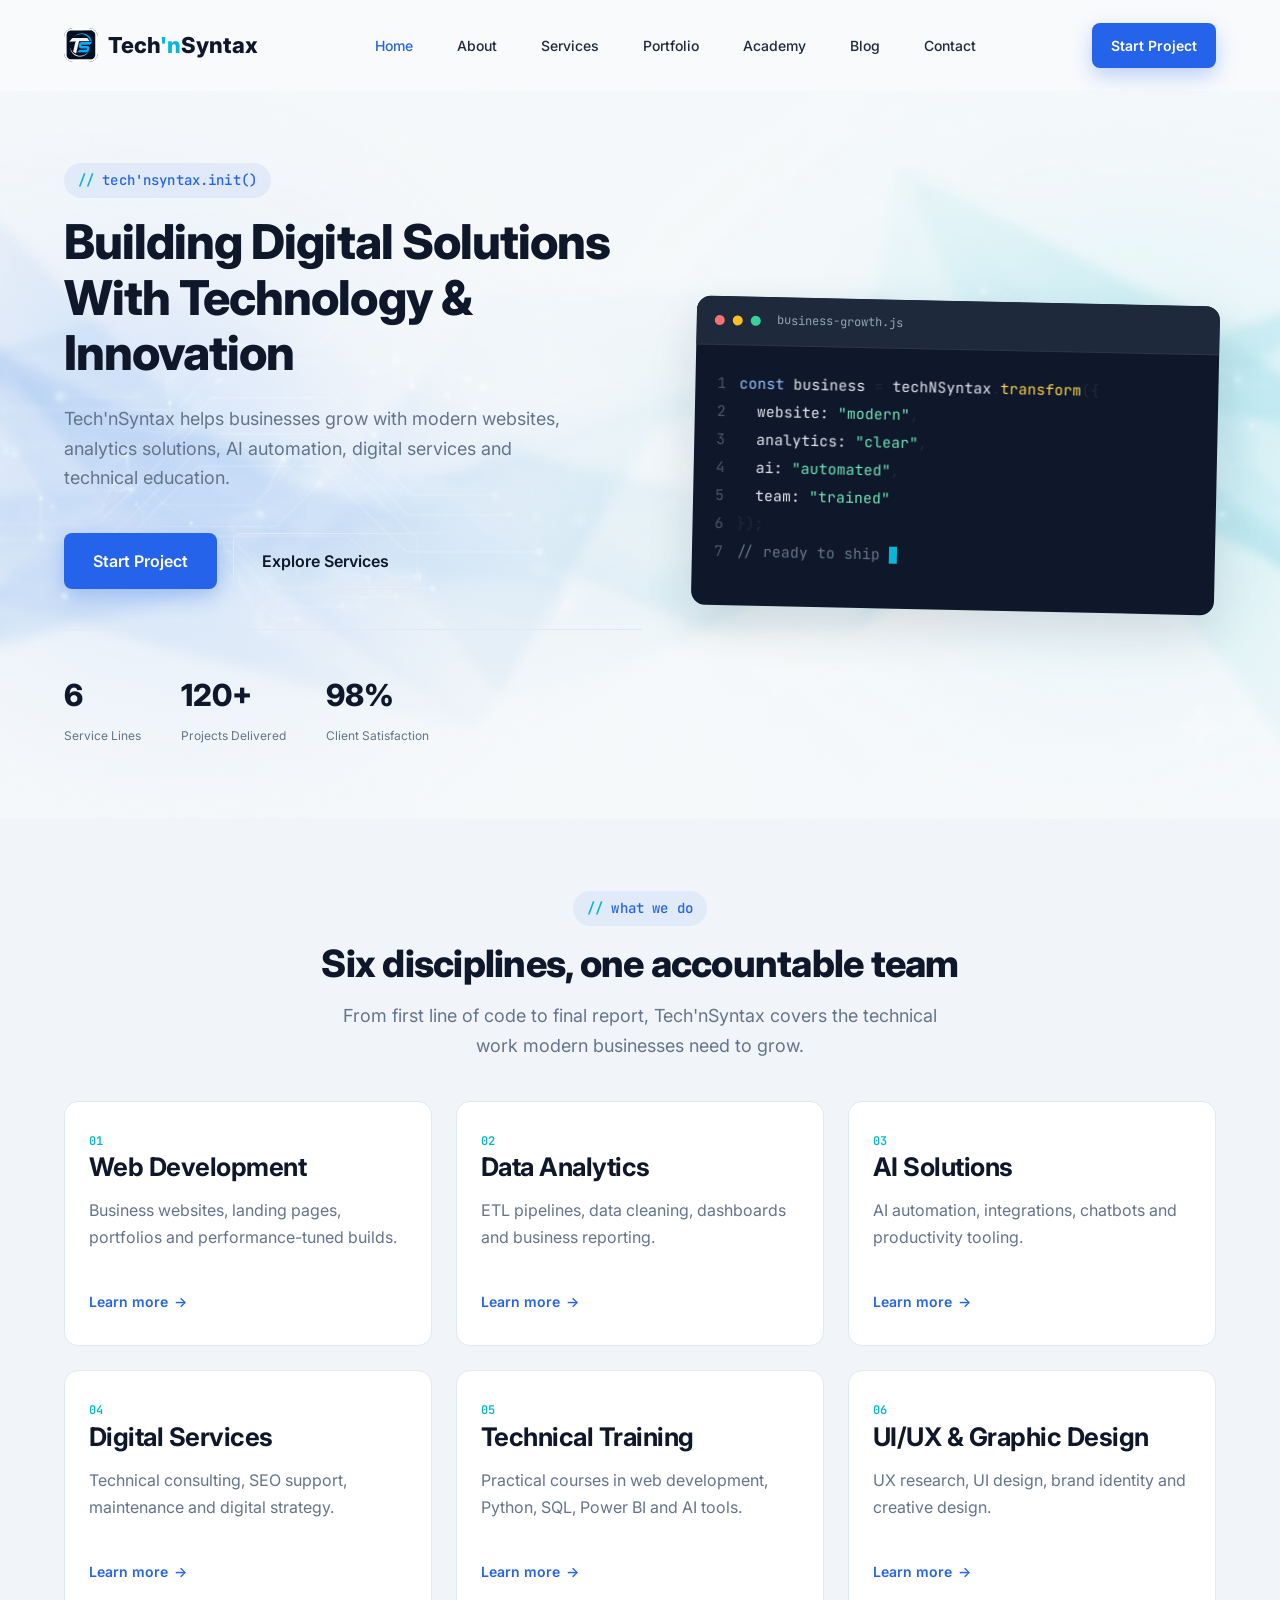
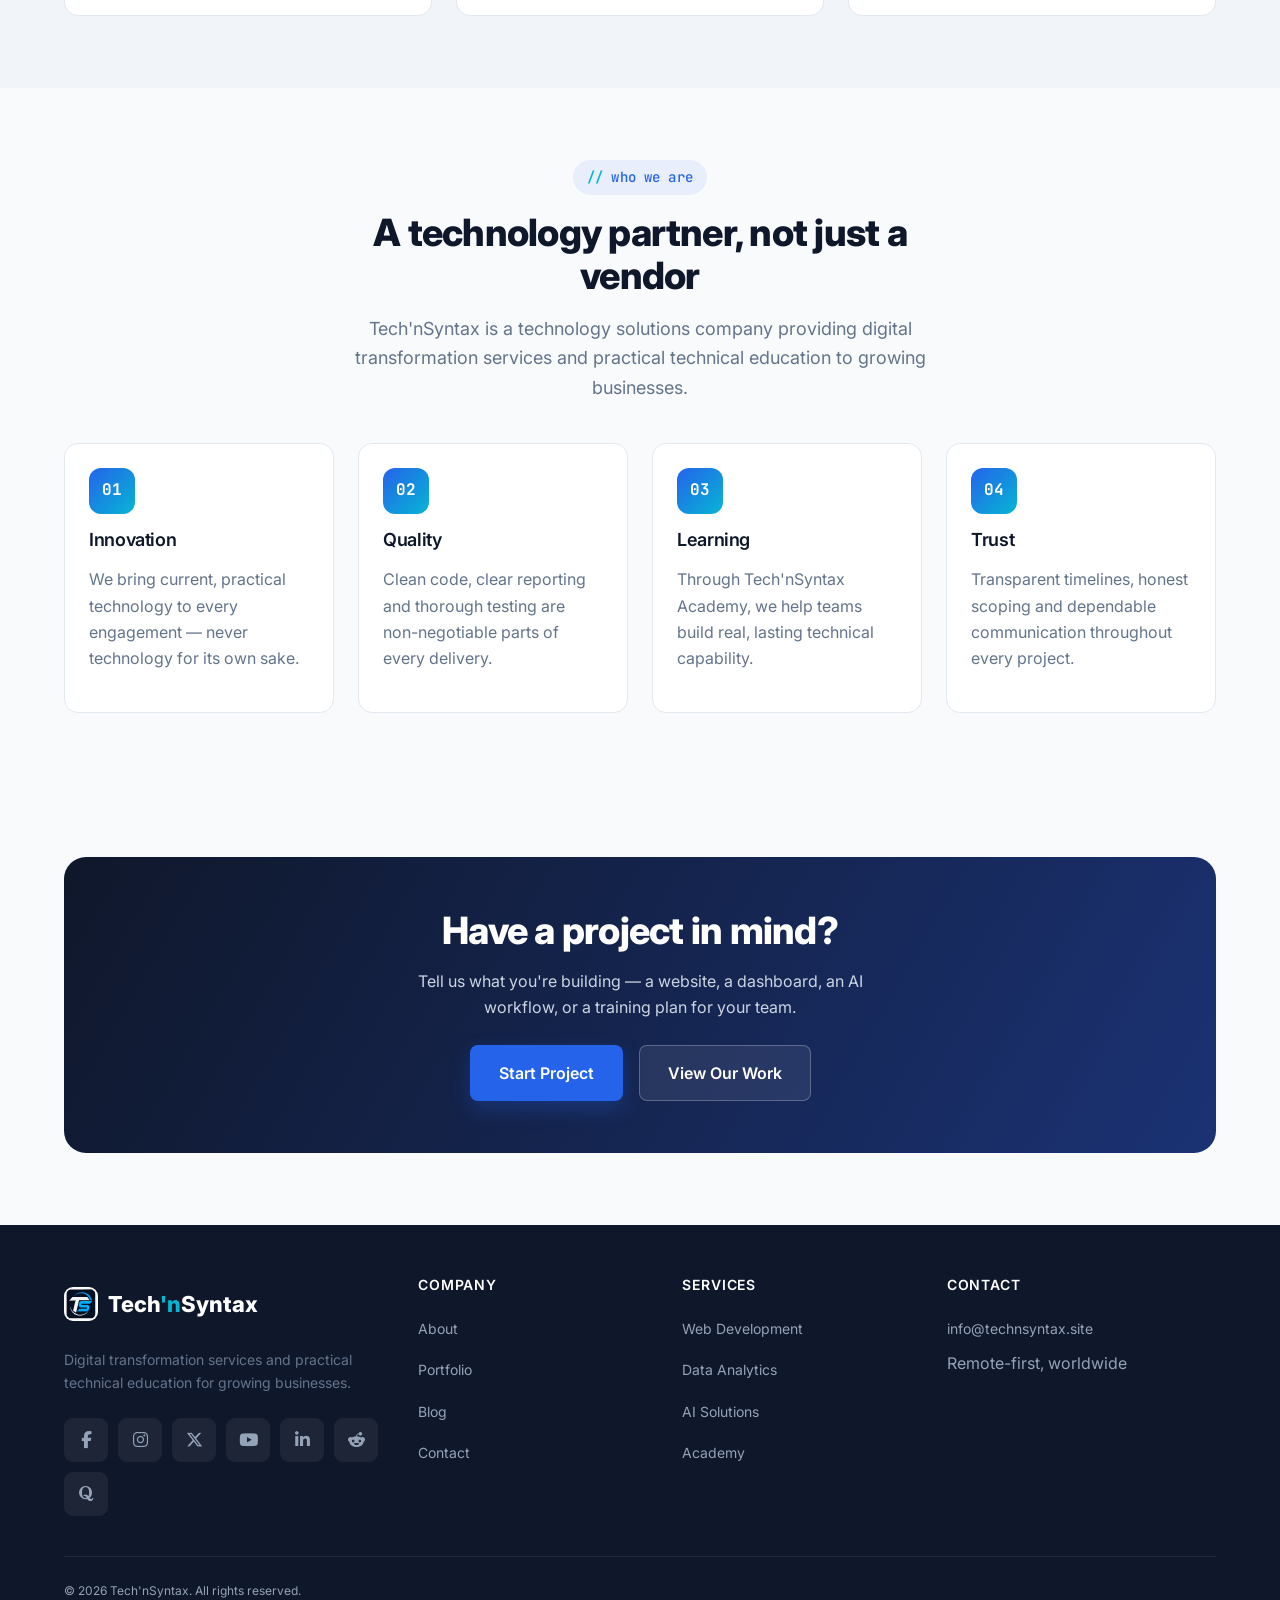
==== commit 96dc80d9: "Update index.html" ====
--- a/index.html
+++ b/index.html
@@ -113,7 +113,7 @@
       <div class="container">
         <div class="hero-copy">
           <span class="eyebrow">tech'nsyntax.init()</span>
-          <h1>Buildingrefdcv Digital Solutions With Technology &amp; Innovation</h1>
+          <h1>Building Digital Solutions With Technology &amp; Innovation</h1>
           <p class="lead">Tech'nSyntax helps businesses grow with modern websites, analytics solutions, AI automation, digital services and technical education.</p>
           <div class="hero-actions">
             <a href="contact.html" class="btn btn--primary">Start Project</a>
